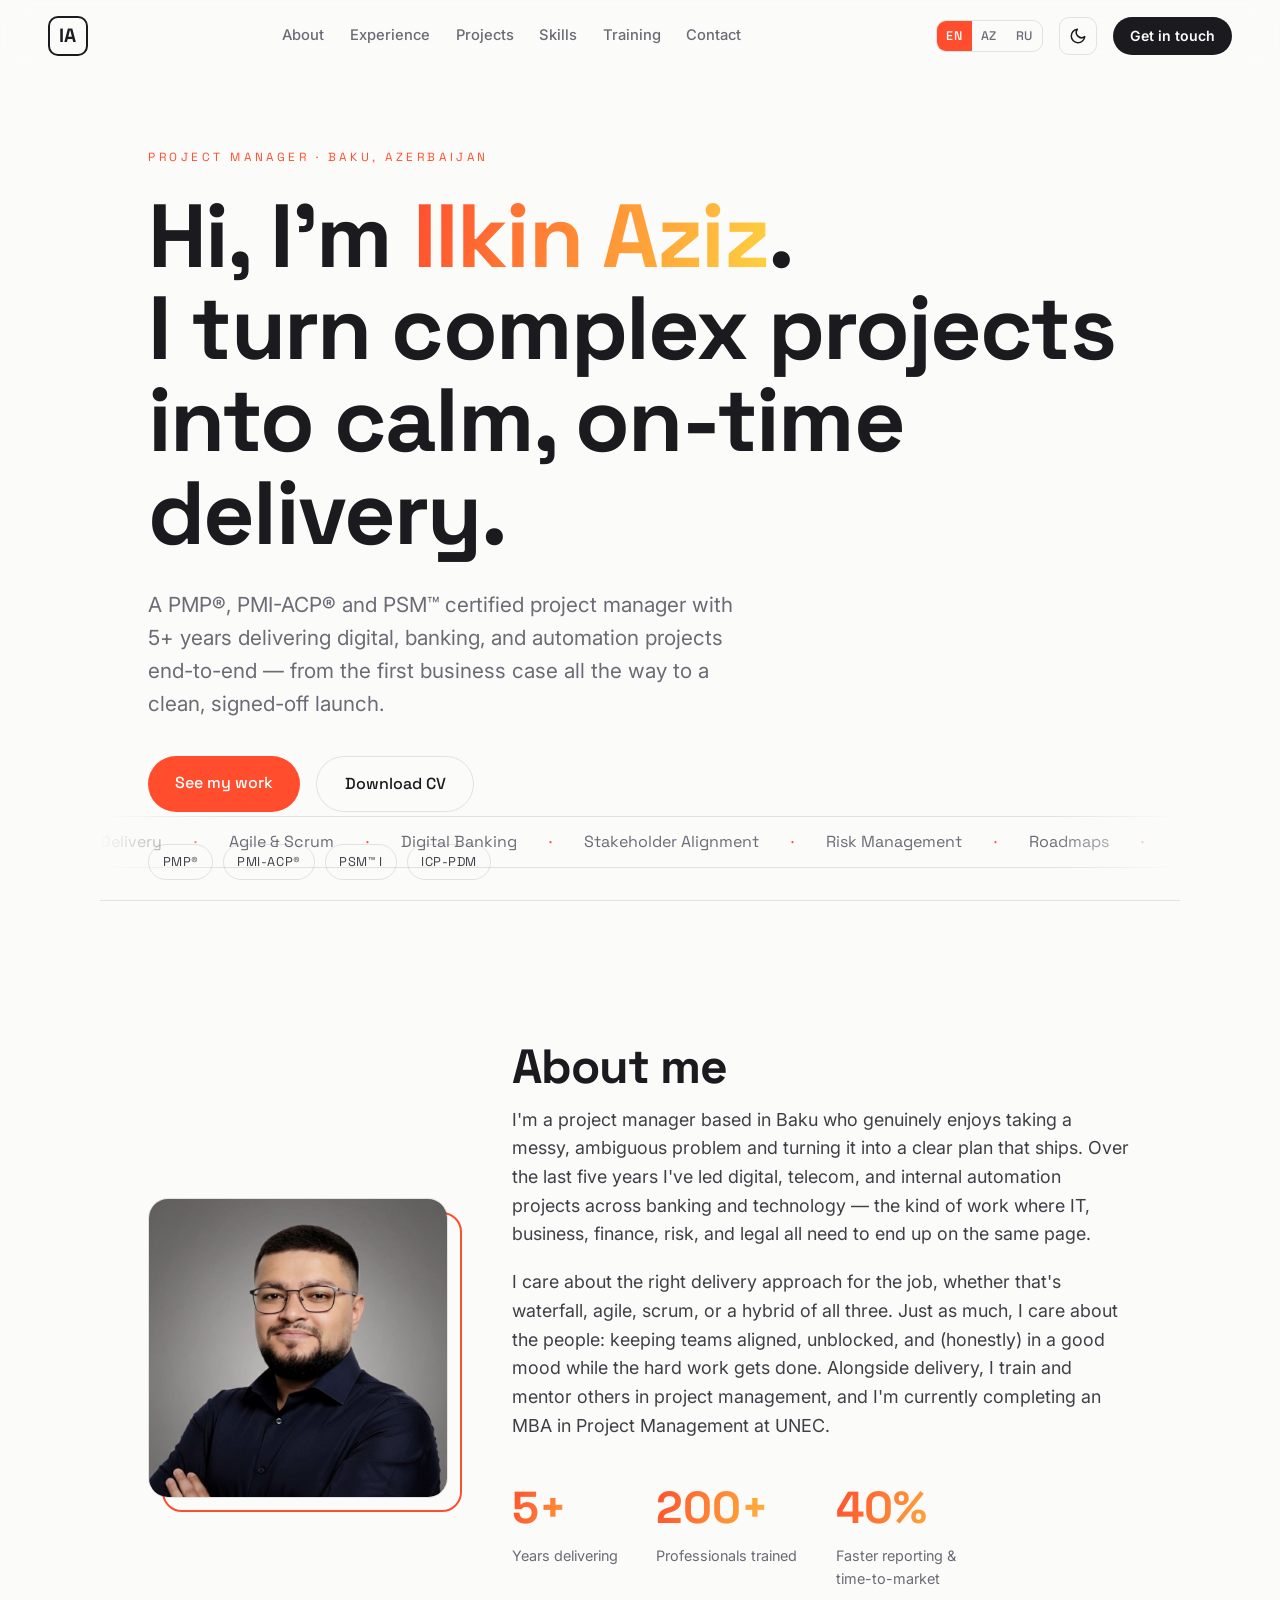
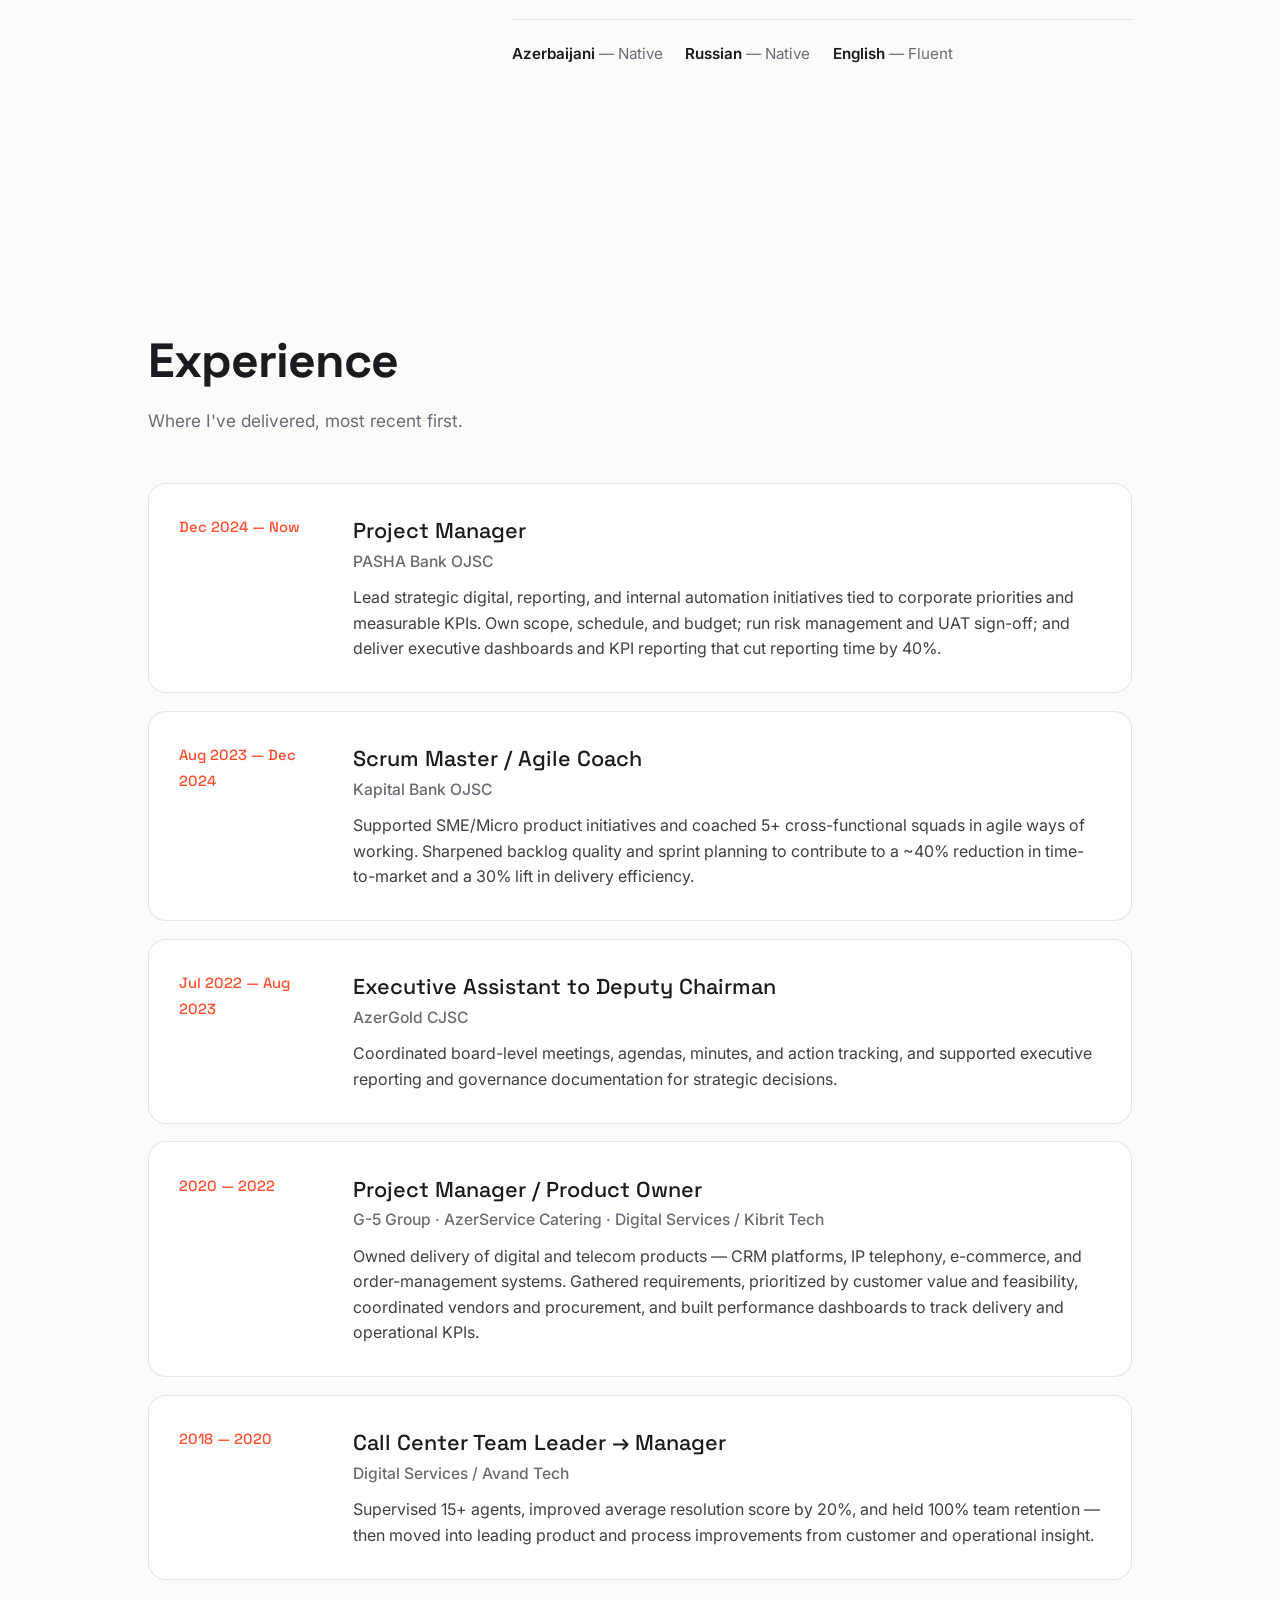
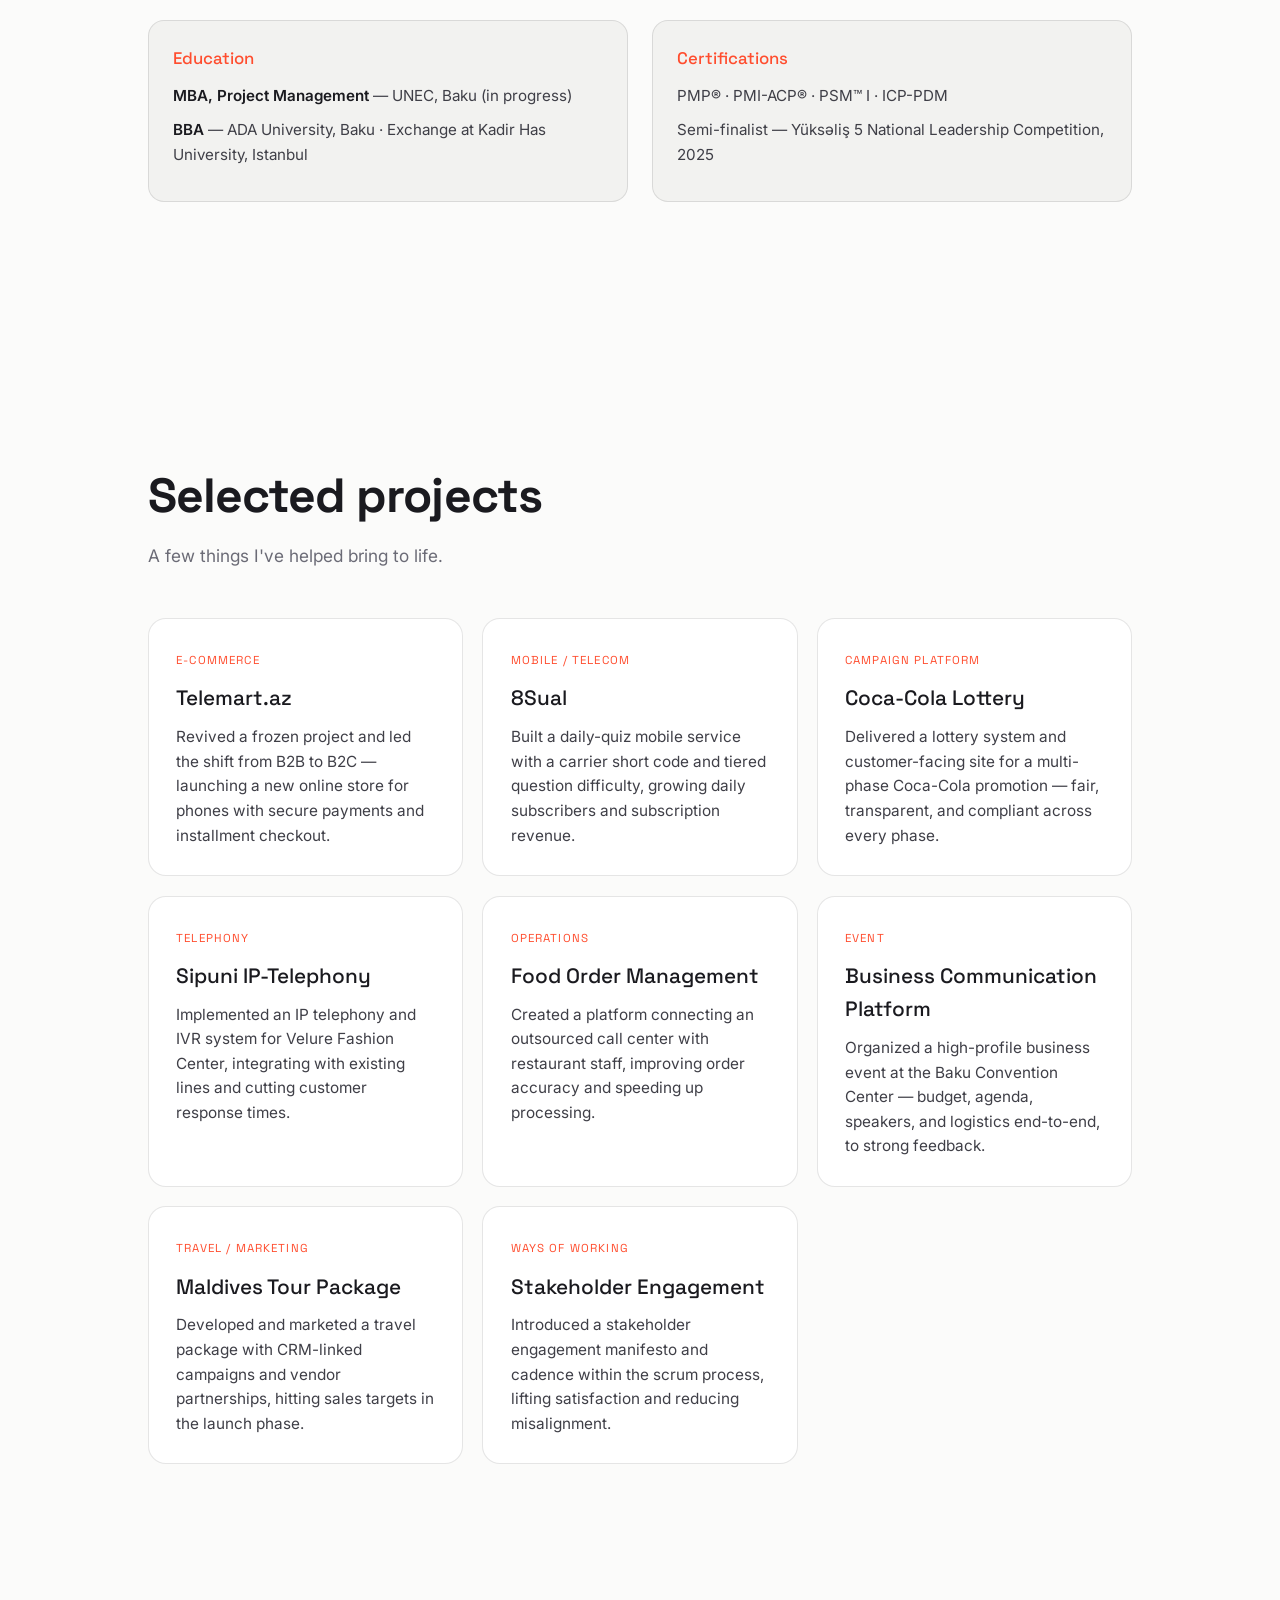
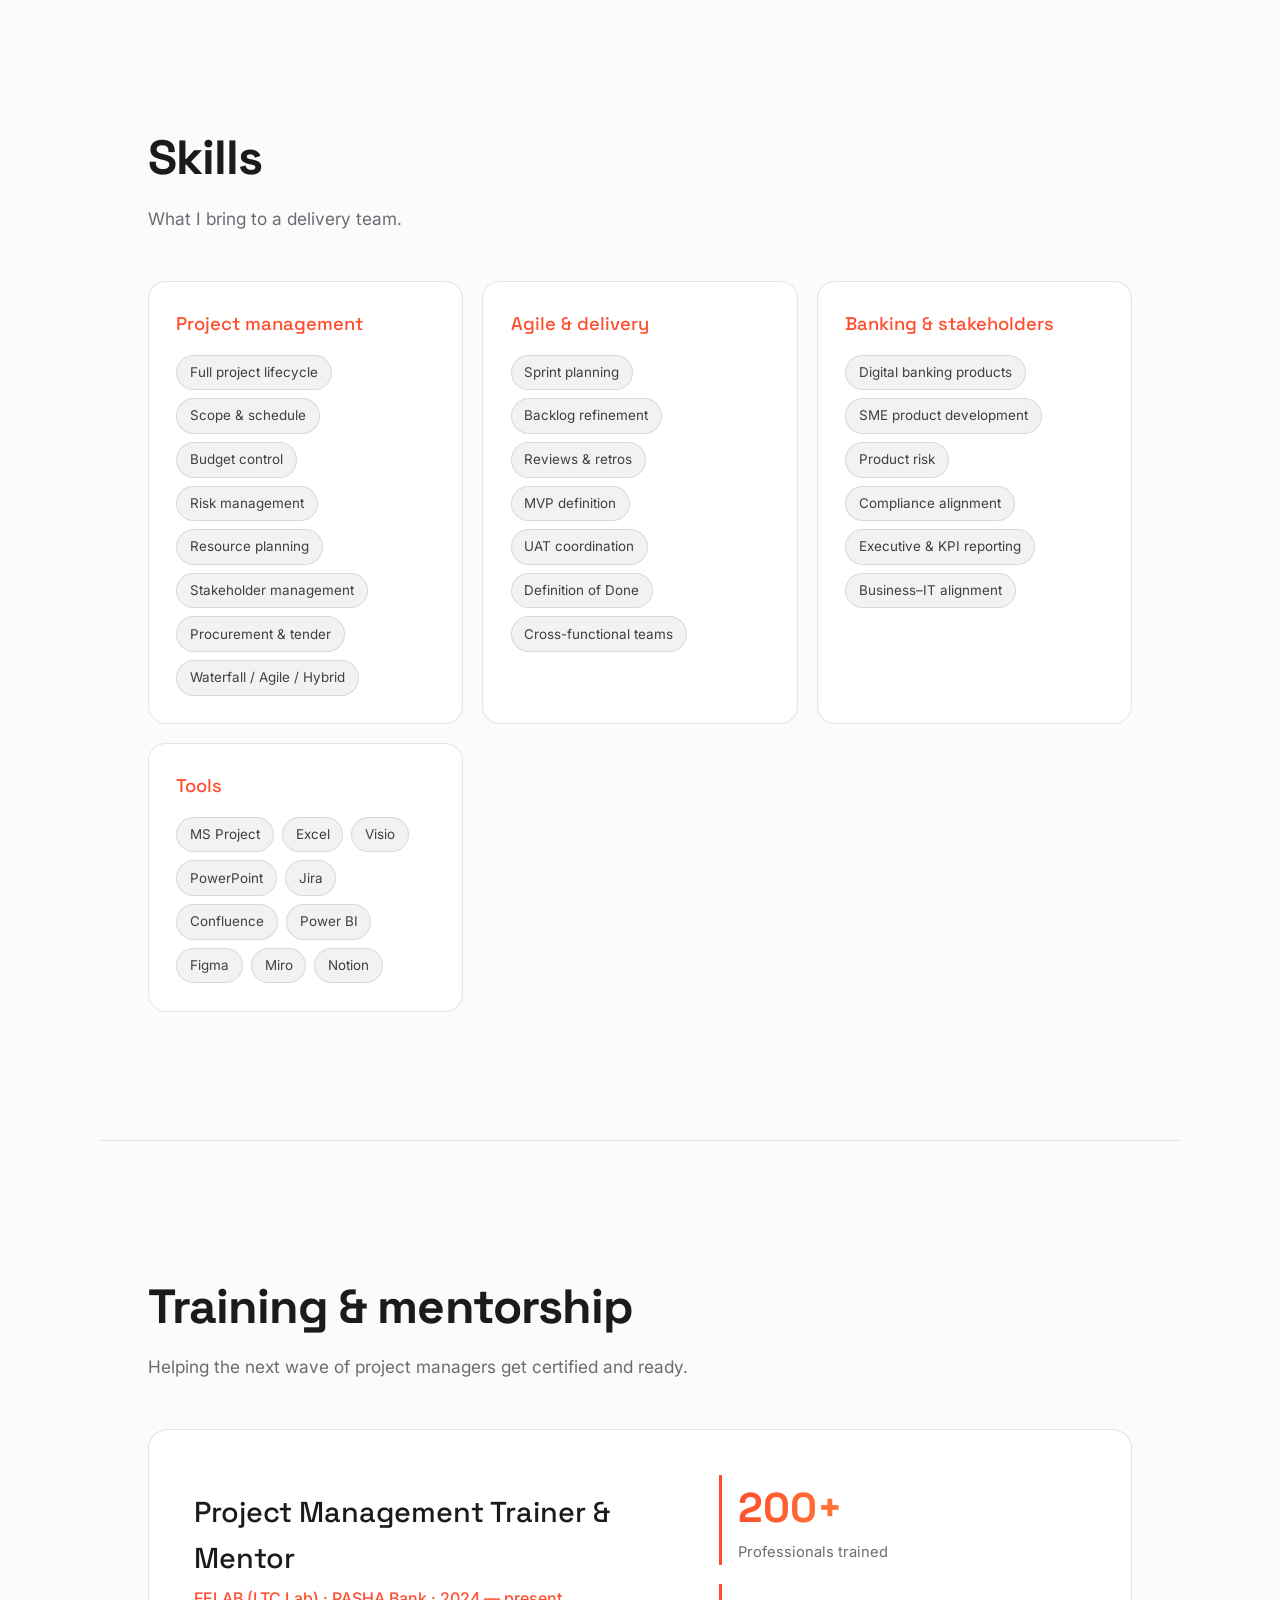
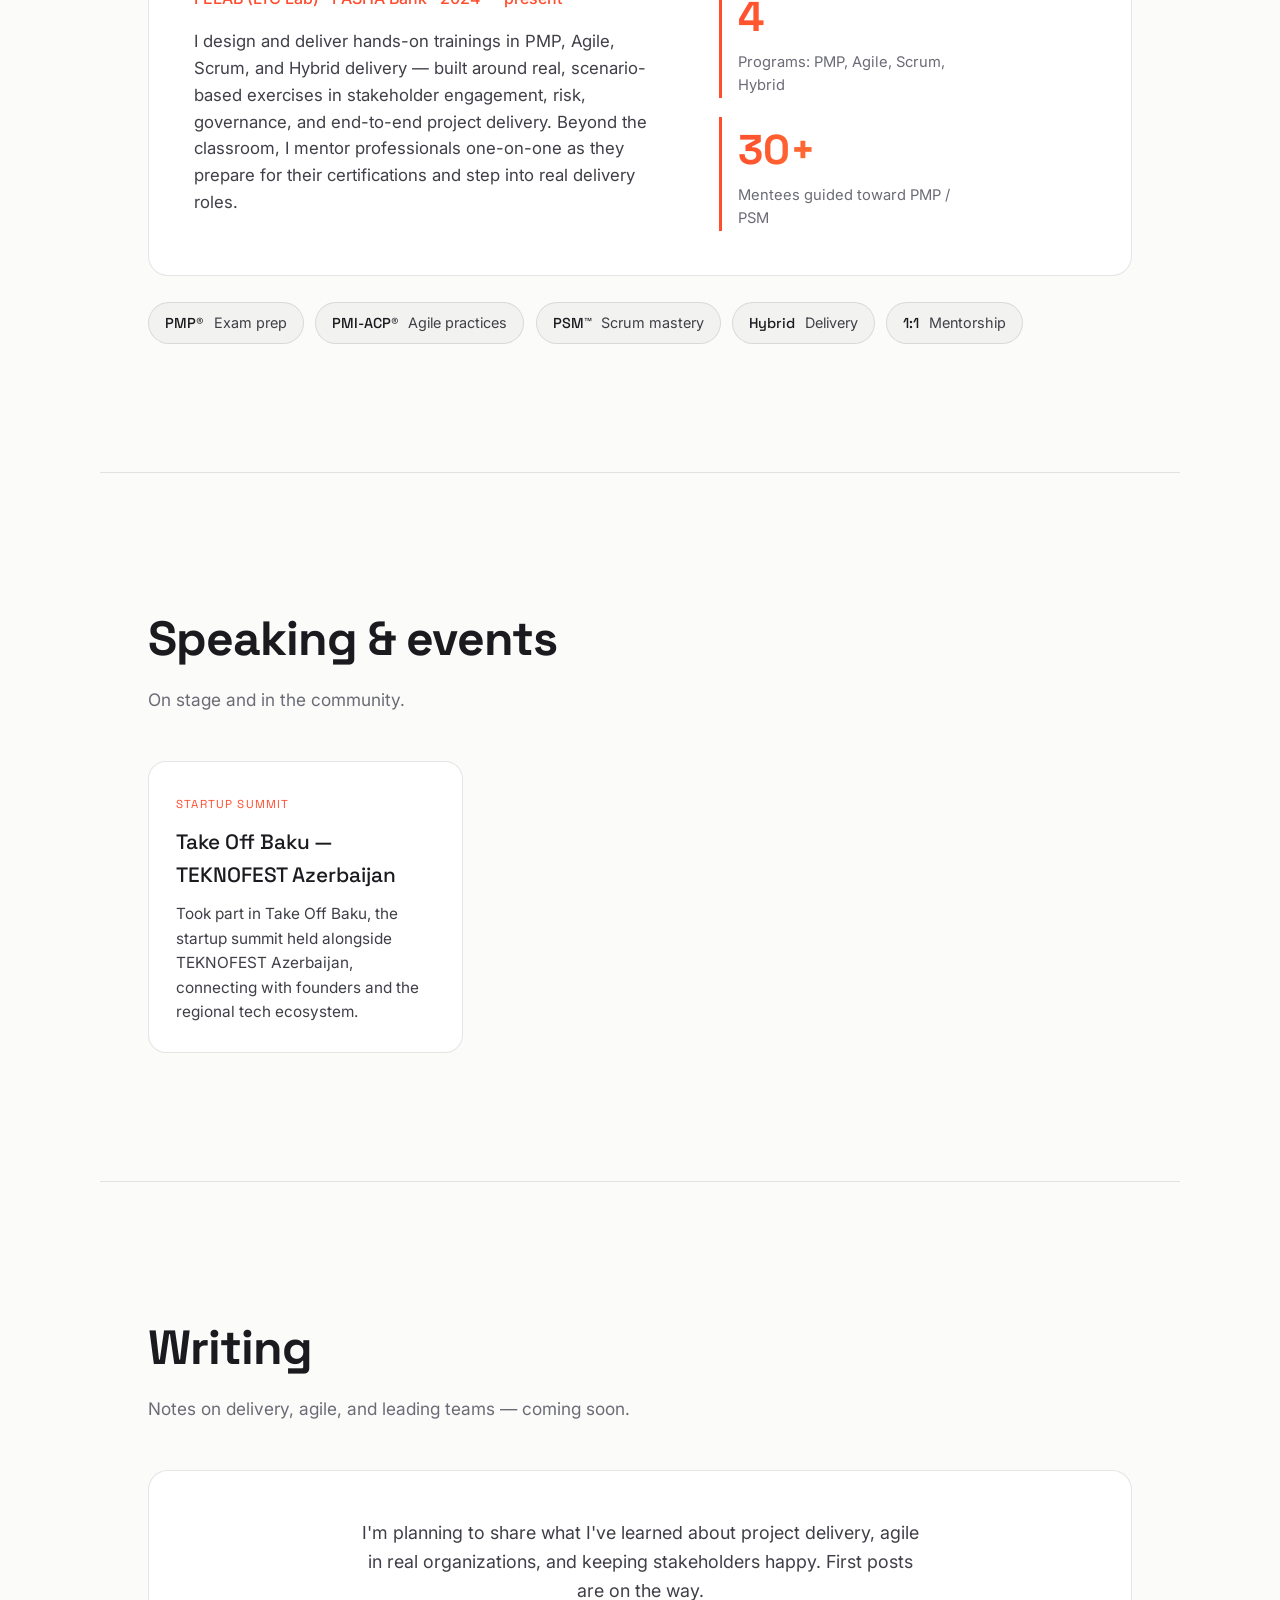
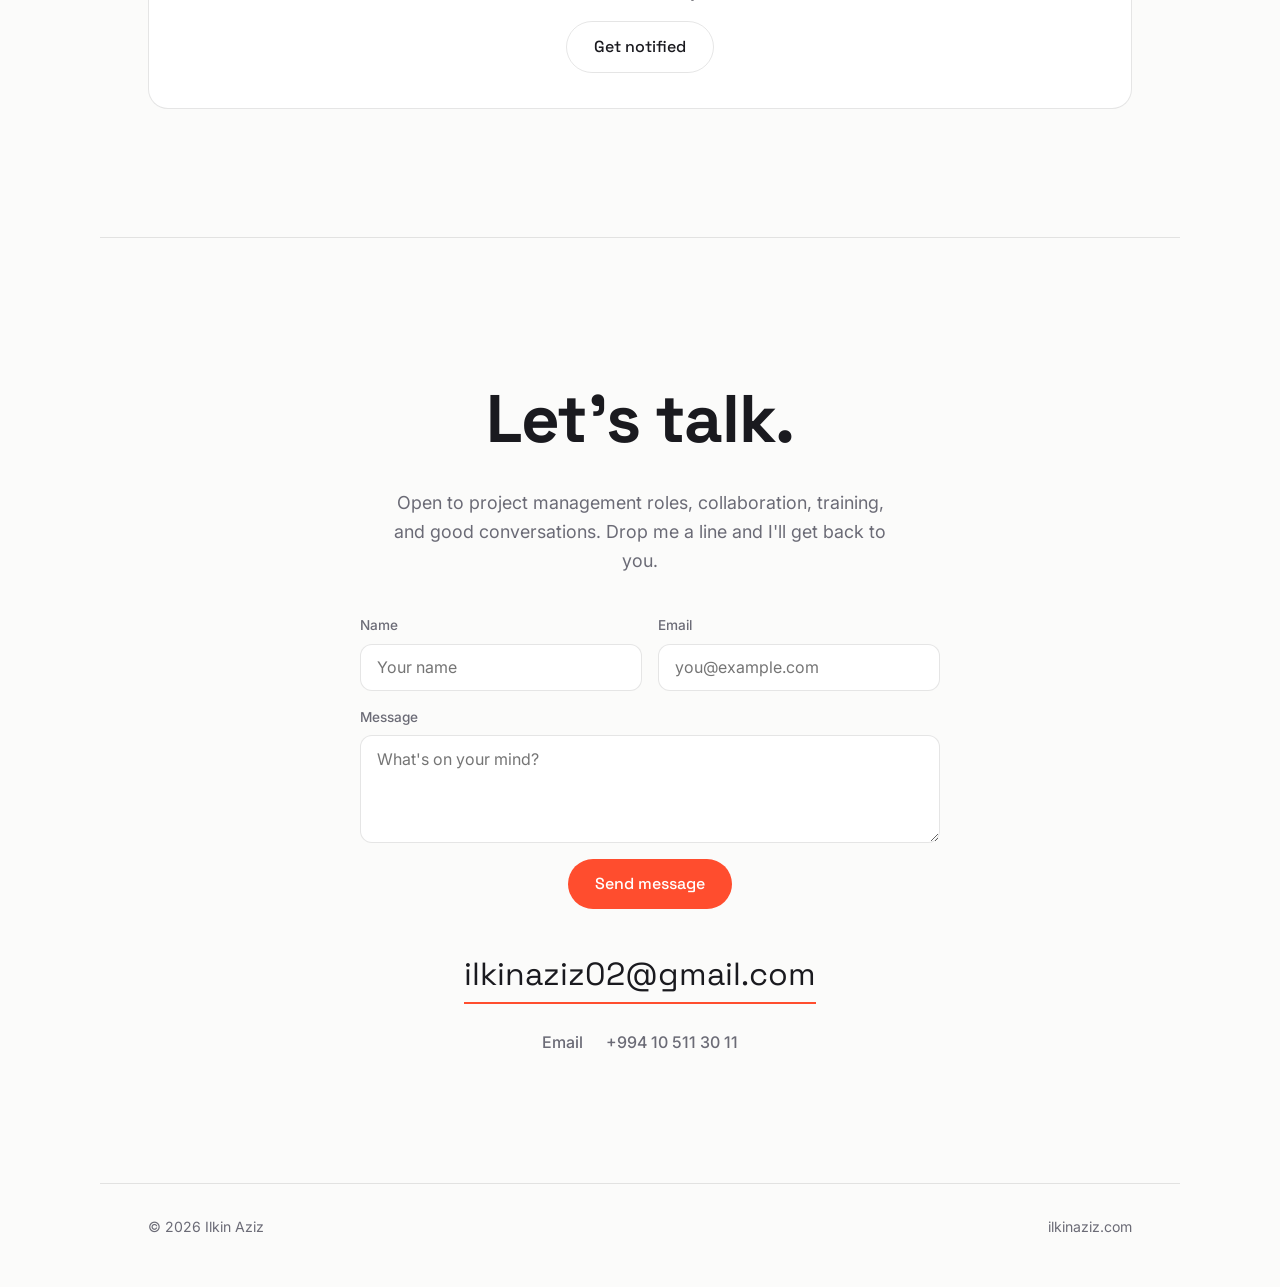
==== ilkinaziz-website/index.html @ a145db6e "Add files via upload" ====
<!DOCTYPE html>
<html lang="en" data-theme="dark">
<head>
  <meta charset="UTF-8" />
  <meta name="viewport" content="width=device-width, initial-scale=1.0" />
  <title>Ilkin Aziz — Project Manager, PMP®</title>
  <meta name="description" content="Ilkin Aziz — PMP, PMI-ACP and PSM certified Project Manager in Baku with 5+ years delivering digital, banking, and automation projects end-to-end." />
  <meta property="og:type" content="website" />
  <meta property="og:title" content="Ilkin Aziz — Project Manager, PMP®" />
  <meta property="og:description" content="PMP, PMI-ACP and PSM certified Project Manager in Baku." />
  <meta property="og:image" content="assets/portrait.jpg" />
  <meta name="twitter:card" content="summary_large_image" />
  <link rel="preconnect" href="https://fonts.googleapis.com" />
  <link rel="preconnect" href="https://fonts.gstatic.com" crossorigin />
  <link href="https://fonts.googleapis.com/css2?family=Space+Grotesk:wght@400;500;700&family=Inter:wght@400;500;600&display=swap" rel="stylesheet" />
  <link rel="stylesheet" href="styles.css" />
</head>
<body>
  <header class="nav" id="nav">
    <a href="#top" class="nav__logo">IA</a>
    <nav class="nav__links">
      <a href="#about" data-i18n="nav.about">About</a>
      <a href="#experience" data-i18n="nav.experience">Experience</a>
      <a href="#projects" data-i18n="nav.projects">Projects</a>
      <a href="#skills" data-i18n="nav.skills">Skills</a>
      <a href="#training" data-i18n="nav.training">Training</a>
      <a href="#contact" data-i18n="nav.contact">Contact</a>
    </nav>
    <div class="nav__right">
      <div class="lang" id="lang" role="group" aria-label="Language">
        <button data-lang="en" class="lang__btn">EN</button>
        <button data-lang="az" class="lang__btn">AZ</button>
        <button data-lang="ru" class="lang__btn">RU</button>
      </div>
      <button class="theme-toggle" id="themeToggle" aria-label="Switch theme">
        <svg class="icon-sun" viewBox="0 0 24 24" width="18" height="18" fill="none" stroke="currentColor" stroke-width="2" stroke-linecap="round"><circle cx="12" cy="12" r="4"/><path d="M12 2v2M12 20v2M2 12h2M20 12h2M5 5l1.5 1.5M17.5 17.5L19 19M19 5l-1.5 1.5M6.5 17.5L5 19"/></svg>
        <svg class="icon-moon" viewBox="0 0 24 24" width="18" height="18" fill="none" stroke="currentColor" stroke-width="2" stroke-linecap="round" stroke-linejoin="round"><path d="M21 12.8A9 9 0 1 1 11.2 3a7 7 0 0 0 9.8 9.8z"/></svg>
      </button>
      <a href="#contact" class="nav__cta" data-i18n="nav.cta">Get in touch</a>
    </div>
    <button class="nav__toggle" id="navToggle" aria-label="Toggle menu"><span></span><span></span></button>
  </header>

  <main id="top">
    <section class="hero reveal" id="hero">
      <p class="hero__eyebrow" data-i18n="hero.eyebrow"></p>
      <h1 class="hero__title" data-i18n-html="hero.title"></h1>
      <p class="hero__lede" data-i18n="hero.lede"></p>
      <div class="hero__actions">
        <a href="#projects" class="btn btn--primary" data-i18n="hero.cta1">See my work</a>
        <a id="cvLink" href="assets/Ilkin-Aziz-CV.pdf" download class="btn btn--ghost" data-i18n="hero.cv">Download CV</a>
      </div>
      <ul class="hero__badges" id="heroBadges"></ul>
      <div class="hero__marquee" aria-hidden="true">
        <div class="hero__track">
          <span>Delivery</span><span>·</span><span>Agile &amp; Scrum</span><span>·</span>
          <span>Digital Banking</span><span>·</span><span>Stakeholder Alignment</span><span>·</span>
          <span>Risk Management</span><span>·</span><span>Roadmaps</span><span>·</span>
          <span>Delivery</span><span>·</span><span>Agile &amp; Scrum</span><span>·</span>
          <span>Digital Banking</span><span>·</span><span>Stakeholder Alignment</span><span>·</span>
          <span>Risk Management</span><span>·</span><span>Roadmaps</span><span>·</span>
        </div>
      </div>
    </section>

    <section class="section section--about" id="about">
      <div class="about">
        <div class="about__photo reveal"><img id="portrait" src="assets/portrait.jpg" alt="Portrait of Ilkin Aziz" loading="lazy" /></div>
        <div class="about__content reveal">
          <h2 class="section__title" data-i18n="about.title"></h2>
          <p class="about__text" data-i18n="about.p1"></p>
          <p class="about__text" data-i18n="about.p2"></p>
          <div class="about__stats">
            <div class="stat"><span class="stat__num">5+</span><span class="stat__label" data-i18n="about.stat1"></span></div>
            <div class="stat"><span class="stat__num">200+</span><span class="stat__label" data-i18n="about.stat2"></span></div>
            <div class="stat"><span class="stat__num">40%</span><span class="stat__label" data-i18n="about.stat3"></span></div>
          </div>
          <div class="langs">
            <span class="langs__item"><strong data-i18n="lang.az"></strong> — <span data-i18n="lang.native"></span></span>
            <span class="langs__item"><strong data-i18n="lang.ru"></strong> — <span data-i18n="lang.native2"></span></span>
            <span class="langs__item"><strong data-i18n="lang.en"></strong> — <span data-i18n="lang.fluent"></span></span>
          </div>
        </div>
      </div>
    </section>

    <section class="section" id="experience">
      <div class="section__head reveal">
        <h2 class="section__title" data-i18n="exp.title"></h2>
        <p class="section__sub" data-i18n="exp.sub"></p>
      </div>
      <ol class="timeline" id="experienceList"></ol>
      <div class="edu edu--two reveal">
        <div class="edu__col">
          <h3 class="edu__title" data-i18n="edu.education"></h3>
          <p class="edu__line" data-i18n-html="edu.mba"></p>
          <p class="edu__line" data-i18n-html="edu.bba"></p>
        </div>
        <div class="edu__col">
          <h3 class="edu__title" data-i18n="edu.certs"></h3>
          <p class="edu__line">PMP® · PMI-ACP® · PSM™ I · ICP-PDM</p>
          <p class="edu__line" data-i18n="edu.award"></p>
        </div>
      </div>
    </section>

    <section class="section section--projects" id="projects">
      <div class="section__head reveal">
        <h2 class="section__title" data-i18n="proj.title"></h2>
        <p class="section__sub" data-i18n="proj.sub"></p>
      </div>
      <div class="grid" id="projectsGrid"></div>
    </section>

    <section class="section section--skills" id="skills">
      <div class="section__head reveal">
        <h2 class="section__title" data-i18n="skills.title"></h2>
        <p class="section__sub" data-i18n="skills.sub"></p>
      </div>
      <div class="grid grid--skills" id="skillsGrid"></div>
    </section>

    <section class="section section--training" id="training">
      <div class="section__head reveal">
        <h2 class="section__title" data-i18n="train.title"></h2>
        <p class="section__sub" data-i18n="train.sub"></p>
      </div>
      <div class="train reveal">
        <div class="train__lead">
          <p class="train__role" data-i18n="train.role"></p>
          <p class="train__org">FELAB (LTC Lab) · PASHA Bank · 2024 — present</p>
          <p class="train__desc" data-i18n="train.desc"></p>
        </div>
        <div class="train__stats">
          <div class="tstat"><span class="tstat__num">200+</span><span class="tstat__label" data-i18n="train.s1"></span></div>
          <div class="tstat"><span class="tstat__num">4</span><span class="tstat__label" data-i18n="train.s2"></span></div>
          <div class="tstat"><span class="tstat__num" id="menteeNum">30+</span><span class="tstat__label" data-i18n="train.s3b">Mentees guided toward PMP / PSM</span></div>
        </div>
      </div>
      <div class="train__badges reveal">
        <span class="tbadge"><strong>PMP®</strong> <span data-i18n="train.b1"></span></span>
        <span class="tbadge"><strong>PMI-ACP®</strong> <span data-i18n="train.b2"></span></span>
        <span class="tbadge"><strong>PSM™</strong> <span data-i18n="train.b3"></span></span>
        <span class="tbadge"><strong>Hybrid</strong> <span data-i18n="train.b4"></span></span>
        <span class="tbadge"><strong>1:1</strong> <span data-i18n="train.b5"></span></span>
      </div>
    </section>

    <section class="section section--speaking" id="speaking">
      <div class="section__head reveal">
        <h2 class="section__title" data-i18n="speak.title"></h2>
        <p class="section__sub" data-i18n="speak.sub"></p>
      </div>
      <div class="grid grid--speaking" id="speakingGrid"></div>
    </section>

    <section class="section section--writing" id="writing">
      <div class="section__head reveal">
        <h2 class="section__title" data-i18n="writing.title"></h2>
        <p class="section__sub" data-i18n="writing.sub"></p>
      </div>
      <div class="writing reveal">
        <p class="writing__lede" data-i18n="writing.lede"></p>
        <a href="#contact" class="btn btn--ghost" data-i18n="writing.cta">Get notified</a>
      </div>
    </section>

    <section class="section section--contact" id="contact">
      <div class="contact reveal">
        <h2 class="contact__title" data-i18n="contact.title"></h2>
        <p class="contact__sub" data-i18n="contact.sub"></p>
        <form class="contact__form" id="contactForm" novalidate>
          <div class="field"><label for="name" data-i18n="contact.name"></label><input type="text" id="name" name="name" data-i18n-ph="contact.name.ph" required /></div>
          <div class="field"><label for="email" data-i18n="contact.email"></label><input type="email" id="email" name="email" placeholder="you@example.com" required /></div>
          <div class="field field--full"><label for="message" data-i18n="contact.message"></label><textarea id="message" name="message" rows="4" data-i18n-ph="contact.message.ph" required></textarea></div>
          <button type="submit" class="btn btn--primary" data-i18n="contact.send"></button>
          <p class="contact__note" id="formNote" hidden></p>
        </form>
        <div class="contact__direct">
          <a class="contact__email" id="emailLink" href="mailto:ilkinaziz02@gmail.com">ilkinaziz02@gmail.com</a>
          <div class="contact__socials">
            <a id="linkedinLink" href="#" target="_blank" rel="noopener">LinkedIn</a>
            <a id="emailLink2" href="mailto:ilkinaziz02@gmail.com" data-i18n="contact.emaillink">Email</a>
            <a id="phoneLink" href="tel:+994105113011">+994 10 511 30 11</a>
          </div>
        </div>
      </div>
    </section>
  </main>

  <footer class="footer">
    <span>© <span id="year"></span> Ilkin Aziz</span>
    <span>ilkinaziz.com</span>
  </footer>

  <script src="site.js"></script>
  <!-- Netlify Identity: sends you to the admin after you accept your invite / log in -->
  <script src="https://identity.netlify.com/v1/netlify-identity-widget.js"></script>
  <script>
    if (window.netlifyIdentity) {
      window.netlifyIdentity.on("init", function (user) {
        if (!user) {
          window.netlifyIdentity.on("login", function () { document.location.href = "/admin.html"; });
        }
      });
    }
  </script>
</body>
</html>
---- ilkinaziz-website/styles.css ----
:root {
  --accent: #ff4d2e;
  --accent-2: #ffd23f;
  --max: 1080px;
  --font-display: "Space Grotesk", system-ui, sans-serif;
  --font-body: "Inter", system-ui, sans-serif;
}

/* ---------- THEMES ---------- */
[data-theme="dark"] {
  --bg: #0c0c10;
  --bg-2: #131319;
  --surface: #17171f;
  --text: #f4f4f6;
  --text-soft: #cfcfd8;
  --muted: #9a9aa8;
  --line: rgba(255, 255, 255, 0.09);
  --nav-bg: rgba(12, 12, 16, 0.72);
}
[data-theme="light"] {
  --bg: #fbfbfa;
  --bg-2: #f2f2f0;
  --surface: #ffffff;
  --text: #1a1a1f;
  --text-soft: #3f3f47;
  --muted: #6b6b76;
  --line: rgba(0, 0, 0, 0.10);
  --nav-bg: rgba(251, 251, 250, 0.78);
}

* { margin: 0; padding: 0; box-sizing: border-box; }
html { scroll-behavior: smooth; }
body {
  background: var(--bg);
  color: var(--text);
  font-family: var(--font-body);
  line-height: 1.6;
  -webkit-font-smoothing: antialiased;
  overflow-x: hidden;
  transition: background .4s, color .4s;
}
::selection { background: var(--accent); color: #fff; }
a { color: inherit; text-decoration: none; }
img { max-width: 100%; display: block; }

/* ---------- NAV ---------- */
.nav {
  position: fixed; top: 0; left: 0; right: 0; z-index: 50;
  display: flex; align-items: center; justify-content: space-between;
  padding: 1rem clamp(1.2rem, 5vw, 3rem);
  background: var(--nav-bg);
  backdrop-filter: blur(12px);
  border-bottom: 1px solid transparent;
  transition: border-color .3s, background .3s;
}
.nav.scrolled { border-color: var(--line); }
.nav__logo {
  font-family: var(--font-display); font-weight: 700; font-size: 1.2rem;
  letter-spacing: .04em; border: 2px solid var(--text);
  width: 40px; height: 40px; display: grid; place-items: center;
  border-radius: 10px; transition: transform .25s, background .25s, color .25s, border-color .25s;
}
.nav__logo:hover { background: var(--accent); border-color: var(--accent); color: #fff; transform: rotate(-6deg); }
.nav__links { display: flex; gap: 1.6rem; }
.nav__links a { font-weight: 500; font-size: .92rem; color: var(--muted); position: relative; transition: color .2s; }
.nav__links a::after { content: ""; position: absolute; left: 0; bottom: -6px; width: 0; height: 2px; background: var(--accent); transition: width .25s; }
.nav__links a:hover { color: var(--text); }
.nav__links a:hover::after { width: 100%; }
.nav__right { display: flex; align-items: center; gap: 1rem; }
.lang { display: flex; border: 1px solid var(--line); border-radius: 10px; overflow: hidden; }
.lang__btn {
  font-family: var(--font-display); font-size: .78rem; font-weight: 500; letter-spacing: .03em;
  background: none; border: 0; color: var(--muted); padding: .45rem .6rem; cursor: pointer;
  transition: background .2s, color .2s;
}
.lang__btn:hover { color: var(--text); }
.lang__btn.active { background: var(--accent); color: #fff; }
.theme-toggle {
  background: none; border: 1px solid var(--line); color: var(--text);
  width: 38px; height: 38px; border-radius: 10px; cursor: pointer;
  display: grid; place-items: center; transition: border-color .2s, transform .2s;
}
.theme-toggle:hover { border-color: var(--text); transform: translateY(-2px); }
[data-theme="dark"] .icon-sun { display: block; }
[data-theme="dark"] .icon-moon { display: none; }
[data-theme="light"] .icon-sun { display: none; }
[data-theme="light"] .icon-moon { display: block; }
.nav__cta {
  font-weight: 600; font-size: .88rem; padding: .5rem 1.05rem; border-radius: 999px;
  background: var(--text); color: var(--bg); transition: transform .2s, background .2s, color .2s;
}
.nav__cta:hover { transform: translateY(-2px); background: var(--accent); color: #fff; }
.nav__toggle { display: none; background: none; border: 0; flex-direction: column; gap: 5px; cursor: pointer; }
.nav__toggle span { width: 26px; height: 2px; background: var(--text); transition: .3s; }

/* ---------- HERO ---------- */
.hero {
  min-height: 100vh; display: flex; flex-direction: column; justify-content: center;
  padding: 8rem clamp(1.2rem, 5vw, 3rem) 0; max-width: var(--max); margin: 0 auto; position: relative;
}
.hero__eyebrow {
  font-family: var(--font-display); text-transform: uppercase; letter-spacing: .3em;
  font-size: .74rem; color: var(--accent); margin-bottom: 1.4rem;
}
.hero__title { font-family: var(--font-display); font-weight: 700; font-size: clamp(2.4rem, 7.5vw, 5.6rem); line-height: 1.03; letter-spacing: -.02em; }
.hl { background: linear-gradient(105deg, var(--accent), var(--accent-2)); -webkit-background-clip: text; background-clip: text; color: transparent; }
.hero__lede { max-width: 46ch; color: var(--muted); font-size: clamp(1.05rem, 2vw, 1.3rem); margin: 1.8rem 0 2.2rem; }
.hero__actions { display: flex; gap: 1rem; flex-wrap: wrap; }
.btn { font-family: var(--font-display); font-weight: 500; padding: .9rem 1.7rem; border-radius: 999px; font-size: 1rem; cursor: pointer; border: 0; transition: transform .2s, background .2s, color .2s, border-color .2s; }
.btn--primary { background: var(--accent); color: #fff; }
.btn--primary:hover { transform: translateY(-3px); background: #ff6647; }
.btn--ghost { border: 1.5px solid var(--line); color: var(--text); background: none; }
.btn--ghost:hover { border-color: var(--text); transform: translateY(-3px); }
.hero__badges { list-style: none; display: flex; flex-wrap: wrap; gap: .6rem; margin-top: 2rem; }
.hero__badges li {
  font-family: var(--font-display); font-size: .8rem; letter-spacing: .04em;
  padding: .4rem .85rem; border-radius: 999px; border: 1px solid var(--line); color: var(--text-soft);
}
.hero__marquee {
  position: absolute; bottom: 2rem; left: 0; right: 0; overflow: hidden;
  border-top: 1px solid var(--line); border-bottom: 1px solid var(--line); padding: .75rem 0;
  -webkit-mask-image: linear-gradient(90deg, transparent, #000 12%, #000 88%, transparent);
  mask-image: linear-gradient(90deg, transparent, #000 12%, #000 88%, transparent);
}
.hero__track { display: flex; gap: 2rem; white-space: nowrap; font-family: var(--font-display); font-size: 1rem; color: var(--muted); animation: scroll 28s linear infinite; }
.hero__track span:nth-child(even) { color: var(--accent); }
@keyframes scroll { to { transform: translateX(-50%); } }

/* ---------- SECTIONS ---------- */
.section { max-width: var(--max); margin: 0 auto; padding: clamp(4.5rem, 11vw, 8rem) clamp(1.2rem, 5vw, 3rem); }
.section__head { margin-bottom: 3rem; }
.section__title { font-family: var(--font-display); font-weight: 700; font-size: clamp(1.9rem, 5vw, 3rem); letter-spacing: -.02em; }
.section__sub { color: var(--muted); margin-top: .5rem; font-size: 1.08rem; }

/* ---------- ABOUT ---------- */
.section--about { border-top: 1px solid var(--line); }
.about { display: grid; grid-template-columns: 300px 1fr; gap: clamp(2rem, 5vw, 4rem); align-items: center; }
.about__photo { position: relative; }
.about__photo img { width: 100%; border-radius: 20px; border: 1px solid var(--line); aspect-ratio: 1; object-fit: cover; }
.about__photo::after { content: ""; position: absolute; inset: 14px -14px -14px 14px; border-radius: 20px; border: 2px solid var(--accent); z-index: -1; }
.about__text { max-width: 62ch; font-size: 1.12rem; color: var(--text-soft); margin-bottom: 1.2rem; }
.about__stats { display: flex; gap: 2.4rem; flex-wrap: wrap; margin-top: 2rem; }
.stat { display: flex; flex-direction: column; }
.stat__num { font-family: var(--font-display); font-weight: 700; font-size: clamp(1.8rem, 5vw, 2.8rem); background: linear-gradient(105deg, var(--accent), var(--accent-2)); -webkit-background-clip: text; background-clip: text; color: transparent; }
.stat__label { color: var(--muted); font-size: .9rem; max-width: 16ch; }
.langs { display: flex; flex-wrap: wrap; gap: 1.4rem; margin-top: 1.8rem; padding-top: 1.4rem; border-top: 1px solid var(--line); }
.langs__item { font-size: .95rem; color: var(--muted); }
.langs__item strong { color: var(--text); font-weight: 600; }

/* ---------- TIMELINE ---------- */
.timeline { list-style: none; display: flex; flex-direction: column; gap: 1.1rem; }
.timeline__item { display: grid; grid-template-columns: 150px 1fr; gap: 1.5rem; background: var(--surface); border: 1px solid var(--line); border-radius: 18px; padding: 1.9rem; transition: transform .3s, border-color .3s; }
.timeline__item:hover { transform: translateY(-4px); border-color: rgba(255,77,46,.5); }
.timeline__years { font-family: var(--font-display); font-weight: 500; color: var(--accent); font-size: .92rem; }
.timeline__body h3 { font-family: var(--font-display); font-size: 1.35rem; font-weight: 500; }
.timeline__org { color: var(--muted); font-weight: 500; margin-bottom: .7rem; font-size: .98rem; }
.timeline__desc { color: var(--text-soft); }
.tags { list-style: none; display: flex; flex-wrap: wrap; gap: .5rem; margin-top: 1rem; }
.tags li { font-size: .8rem; padding: .32rem .75rem; border-radius: 999px; border: 1px solid var(--line); color: var(--muted); }

/* ---------- EDUCATION STRIP ---------- */
.edu { display: grid; grid-template-columns: repeat(3, 1fr); gap: 1.5rem; margin-top: 2.5rem; }
.edu--two { grid-template-columns: repeat(2, 1fr); }
.edu__col { background: var(--bg-2); border: 1px solid var(--line); border-radius: 16px; padding: 1.5rem; }
.edu__title { font-family: var(--font-display); font-size: 1.05rem; font-weight: 500; color: var(--accent); margin-bottom: .8rem; }
.edu__line { color: var(--text-soft); font-size: .95rem; margin-bottom: .6rem; }
.edu__line strong { color: var(--text); font-weight: 600; }

/* ---------- CARDS / GRID ---------- */
.grid { display: grid; grid-template-columns: repeat(auto-fill, minmax(250px, 1fr)); gap: 1.2rem; }
.card { background: var(--surface); border: 1px solid var(--line); border-radius: 18px; padding: 1.7rem; transition: transform .3s, border-color .3s; }
.card:hover { transform: translateY(-5px); border-color: rgba(255,77,46,.5); }
.card__tag { display: inline-block; font-family: var(--font-display); font-size: .72rem; text-transform: uppercase; letter-spacing: .1em; color: var(--accent); margin-bottom: .8rem; }
.card h3 { font-family: var(--font-display); font-size: 1.3rem; font-weight: 500; margin-bottom: .6rem; }
.card p { color: var(--text-soft); font-size: .96rem; }
.card__link { display: inline-block; margin-top: 1rem; color: var(--accent); font-family: var(--font-display); font-weight: 500; font-size: .92rem; }
.card__link:hover { text-decoration: underline; }
.card--ghost { border-style: dashed; background: transparent; }
.grid--speaking { grid-template-columns: repeat(auto-fill, minmax(280px, 1fr)); }
.section--speaking { border-top: 1px solid var(--line); }

/* ---------- SKILLS ---------- */
.grid--skills { grid-template-columns: repeat(auto-fill, minmax(280px, 1fr)); }
.skillset { background: var(--surface); border: 1px solid var(--line); border-radius: 18px; padding: 1.7rem; transition: transform .3s, border-color .3s; }
.skillset:hover { transform: translateY(-4px); border-color: rgba(255,77,46,.5); }
.skillset h3 { font-family: var(--font-display); font-size: 1.15rem; font-weight: 500; color: var(--accent); margin-bottom: 1rem; }
.chips { list-style: none; display: flex; flex-wrap: wrap; gap: .5rem; }
.chips li { font-size: .84rem; padding: .38rem .8rem; border-radius: 999px; border: 1px solid var(--line); color: var(--text-soft); background: var(--bg-2); }

/* ---------- QUOTES ---------- */
.grid--quotes { grid-template-columns: repeat(auto-fill, minmax(280px, 1fr)); }
.quote { background: var(--bg-2); border: 1px solid var(--line); border-left: 3px solid var(--accent); border-radius: 0 16px 16px 0; padding: 1.6rem; }
.quote p { color: var(--text-soft); font-size: 1.02rem; margin-bottom: 1.1rem; }
.quote p em { color: var(--muted); }
.quote footer { display: flex; flex-direction: column; }
.quote__name { font-family: var(--font-display); font-weight: 500; }
.quote__role { color: var(--muted); font-size: .88rem; }

/* ---------- TRAINING ---------- */
.section--training { border-top: 1px solid var(--line); }
.train { display: grid; grid-template-columns: 1.3fr 1fr; gap: clamp(1.5rem, 4vw, 3rem); align-items: center; background: var(--surface); border: 1px solid var(--line); border-radius: 20px; padding: clamp(1.8rem, 4vw, 2.8rem); }
.train__role { font-family: var(--font-display); font-size: clamp(1.3rem, 3vw, 1.8rem); font-weight: 500; }
.train__org { color: var(--accent); font-weight: 500; margin: .3rem 0 1rem; }
.train__desc { color: var(--text-soft); font-size: 1.05rem; }
.train__stats { display: grid; gap: 1.2rem; }
.tstat { display: flex; flex-direction: column; border-left: 3px solid var(--accent); padding-left: 1rem; }
.tstat__num { font-family: var(--font-display); font-weight: 700; font-size: clamp(1.8rem, 5vw, 2.6rem); background: linear-gradient(105deg, var(--accent), var(--accent-2)); -webkit-background-clip: text; background-clip: text; color: transparent; }
.tstat__label { color: var(--muted); font-size: .92rem; max-width: 24ch; }
.train__badges { display: flex; flex-wrap: wrap; gap: .7rem; margin-top: 1.6rem; }
.tbadge { font-size: .9rem; color: var(--text-soft); padding: .5rem 1rem; border-radius: 999px; border: 1px solid var(--line); background: var(--bg-2); }
.tbadge strong { font-family: var(--font-display); color: var(--text); font-weight: 500; margin-right: .35rem; }
.train__foot { color: var(--muted); font-size: .85rem; margin-top: 1rem; }
.train__foot em { color: var(--muted); }

/* ---------- WRITING ---------- */
.section--writing { border-top: 1px solid var(--line); }
.writing { background: var(--surface); border: 1px solid var(--line); border-radius: 20px; padding: clamp(1.8rem, 4vw, 3rem); text-align: center; }
.writing__lede { max-width: 52ch; margin: 0 auto 1.8rem; color: var(--text-soft); font-size: 1.12rem; }

/* ---------- CONTACT ---------- */
.section--contact { text-align: center; border-top: 1px solid var(--line); }
.contact__title { font-family: var(--font-display); font-weight: 700; font-size: clamp(2.2rem, 7vw, 4.2rem); letter-spacing: -.02em; }
.contact__sub { color: var(--muted); font-size: 1.12rem; margin: 1rem auto 2.5rem; max-width: 46ch; }
.contact__form { max-width: 560px; margin: 0 auto 2.5rem; display: grid; grid-template-columns: 1fr 1fr; gap: 1rem; text-align: left; }
.field { display: flex; flex-direction: column; gap: .4rem; }
.field--full { grid-column: 1 / -1; }
.field label { font-size: .85rem; color: var(--muted); font-weight: 500; }
.field input, .field textarea {
  font-family: var(--font-body); font-size: 1rem; color: var(--text);
  background: var(--surface); border: 1px solid var(--line); border-radius: 12px; padding: .8rem 1rem; resize: vertical; transition: border-color .2s;
}
.field input:focus, .field textarea:focus { outline: none; border-color: var(--accent); }
.contact__form .btn { grid-column: 1 / -1; justify-self: center; }
.contact__note { grid-column: 1 / -1; text-align: center; color: var(--accent); font-size: .95rem; }
.contact__email { display: inline-block; font-family: var(--font-display); font-size: clamp(1.2rem, 3.5vw, 2rem); border-bottom: 2px solid var(--accent); padding-bottom: .15rem; transition: color .25s; }
.contact__email:hover { color: var(--accent); }
.contact__socials { display: flex; gap: 1.4rem; justify-content: center; margin-top: 1.6rem; flex-wrap: wrap; }
.contact__socials a { color: var(--muted); font-weight: 500; transition: color .2s, transform .2s; }
.contact__socials a:hover { color: var(--text); transform: translateY(-2px); }

/* ---------- FOOTER ---------- */
.footer { max-width: var(--max); margin: 0 auto; padding: 2rem clamp(1.2rem, 5vw, 3rem) 3rem; display: flex; justify-content: space-between; color: var(--muted); font-size: .88rem; border-top: 1px solid var(--line); }

/* ---------- REVEAL ---------- */
.reveal { opacity: 0; transform: translateY(26px); transition: opacity .7s ease, transform .7s ease; }
.reveal.in { opacity: 1; transform: none; }

/* ---------- RESPONSIVE ---------- */
@media (max-width: 820px) {
  .about { grid-template-columns: 1fr; }
  .about__photo { max-width: 260px; }
  .about__photo::after { display: none; }
  .edu, .edu--two { grid-template-columns: 1fr; }
  .train { grid-template-columns: 1fr; }
}
@media (max-width: 720px) {
  .nav__links, .nav__cta { display: none; }
  .nav__toggle { display: flex; }
  .nav.open .nav__links { display: flex; flex-direction: column; gap: 1.3rem; position: absolute; top: 100%; left: 0; right: 0; background: var(--bg-2); padding: 1.8rem; border-bottom: 1px solid var(--line); }
  .timeline__item { grid-template-columns: 1fr; gap: .5rem; }
  .contact__form { grid-template-columns: 1fr; }
  .footer { flex-direction: column; gap: .4rem; }
}
@media (prefers-reduced-motion: reduce) {
  .hero__track { animation: none; }
  .reveal { opacity: 1; transform: none; transition: none; }
  html { scroll-behavior: auto; }
}
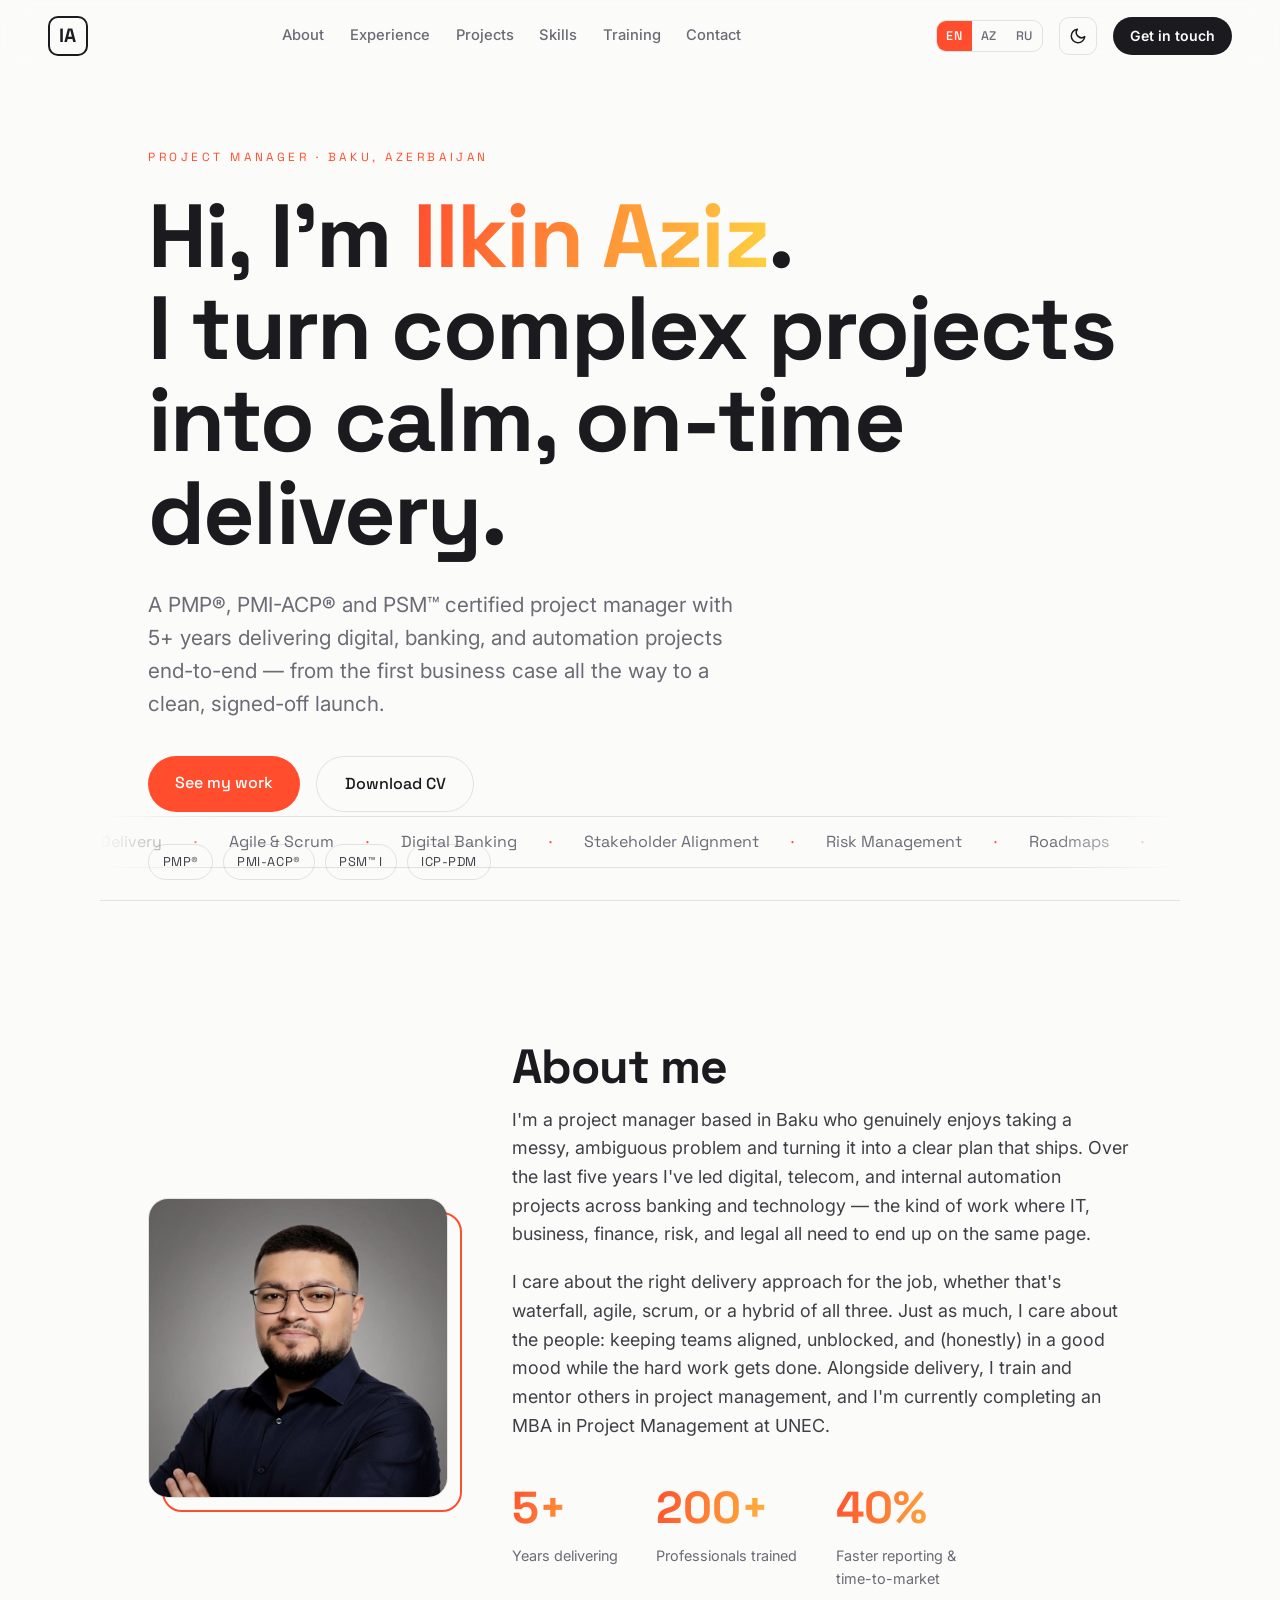
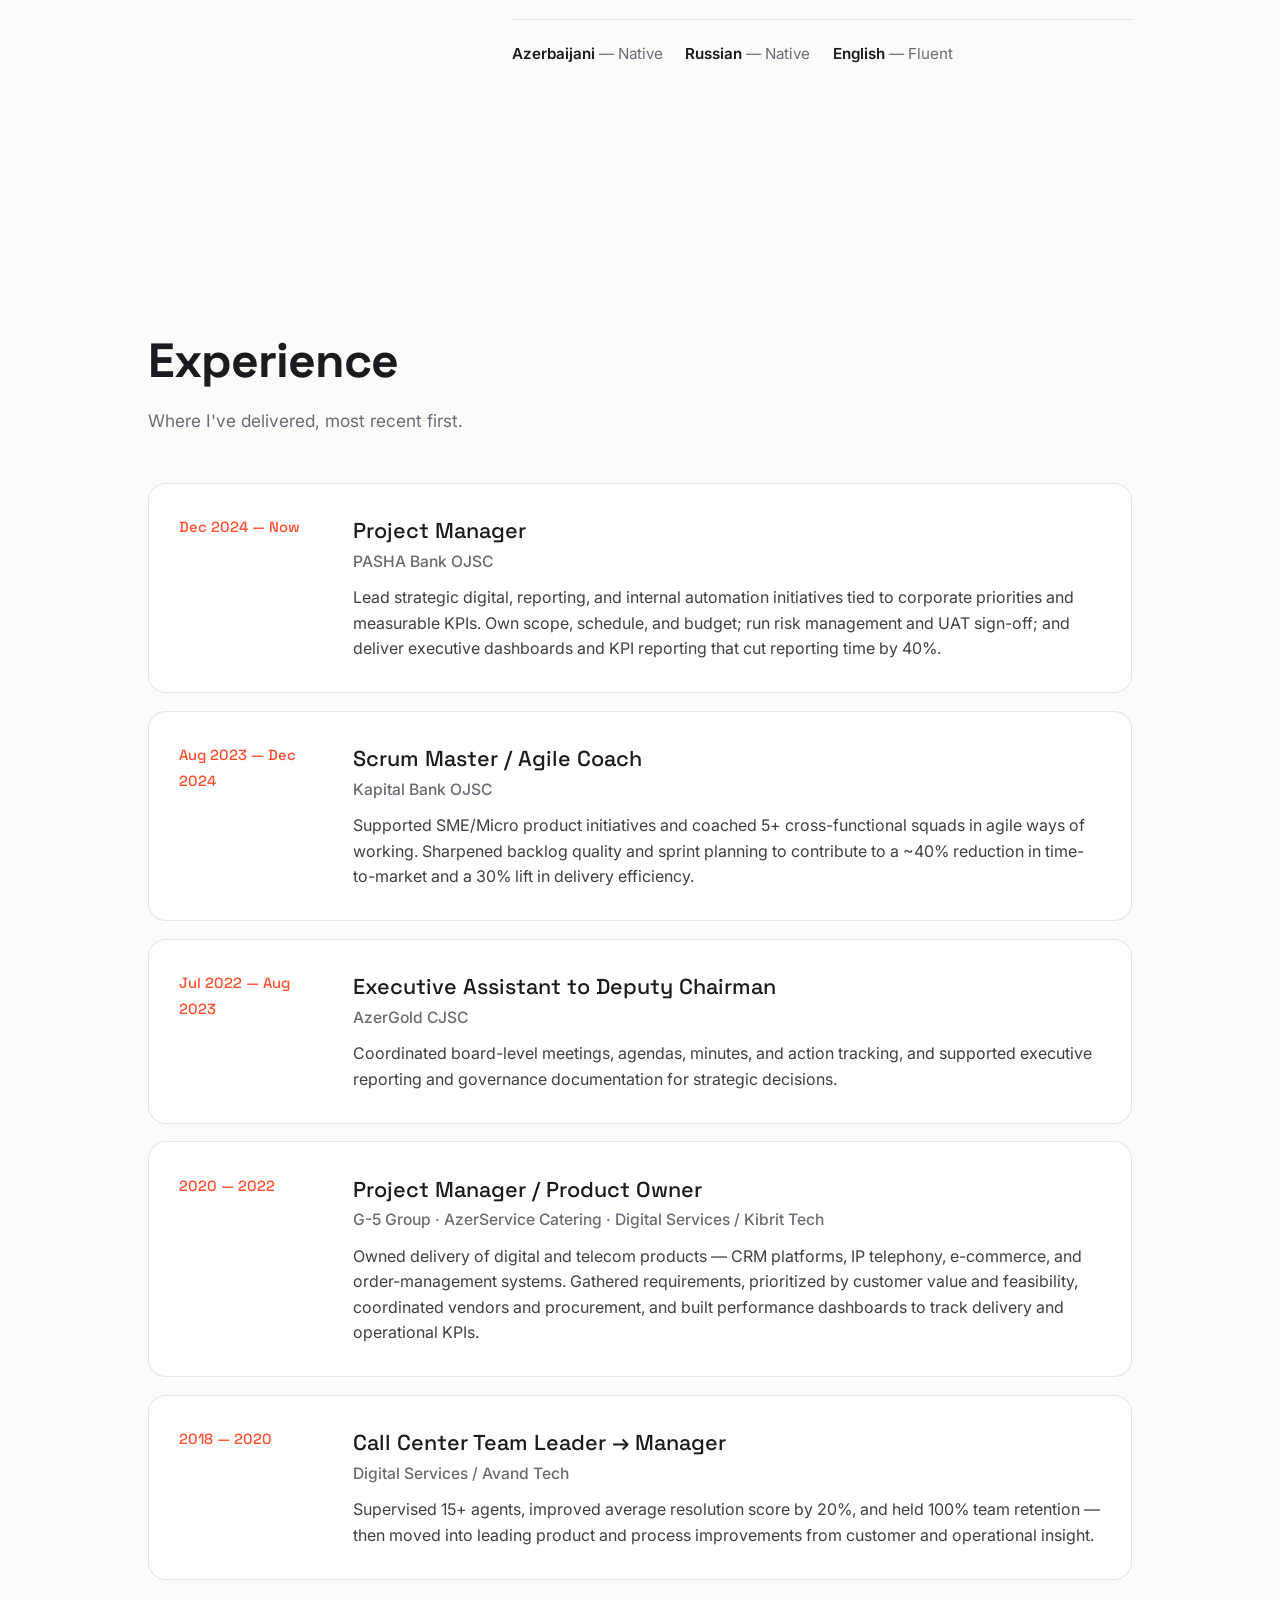
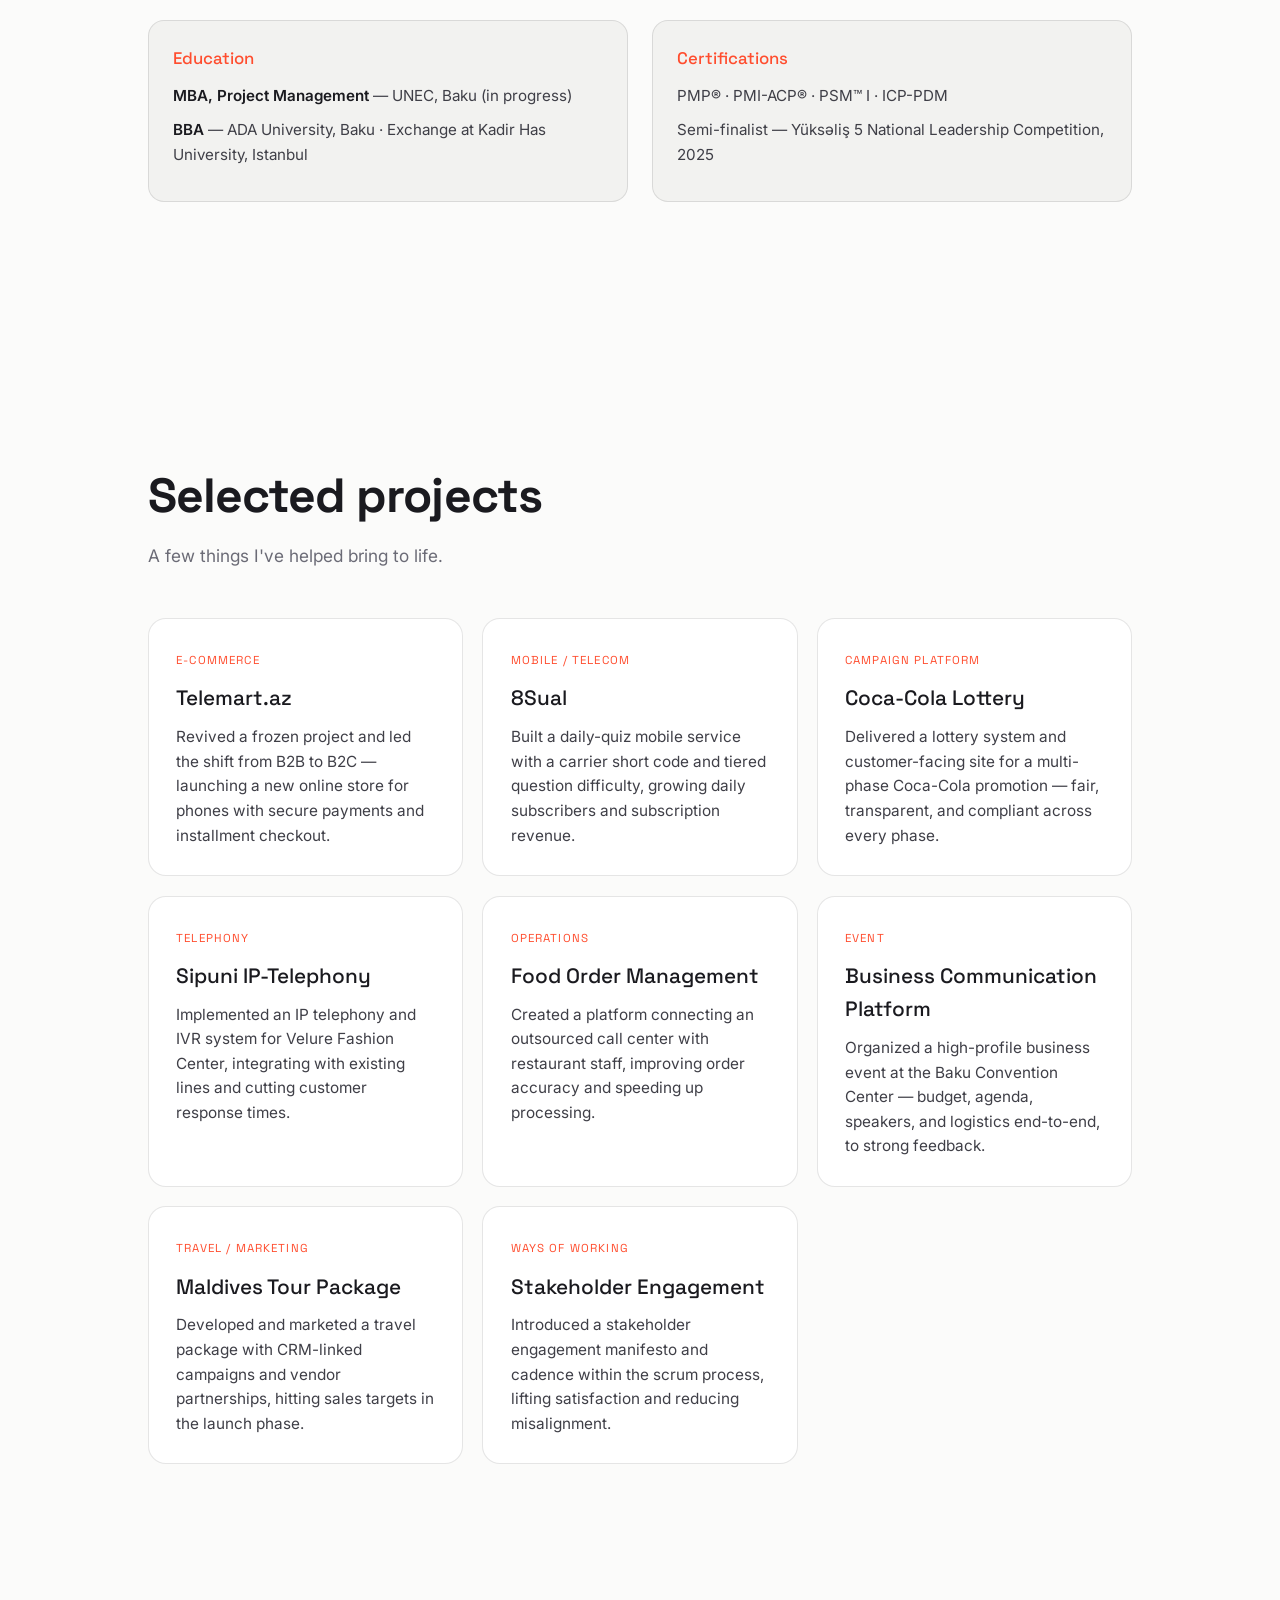
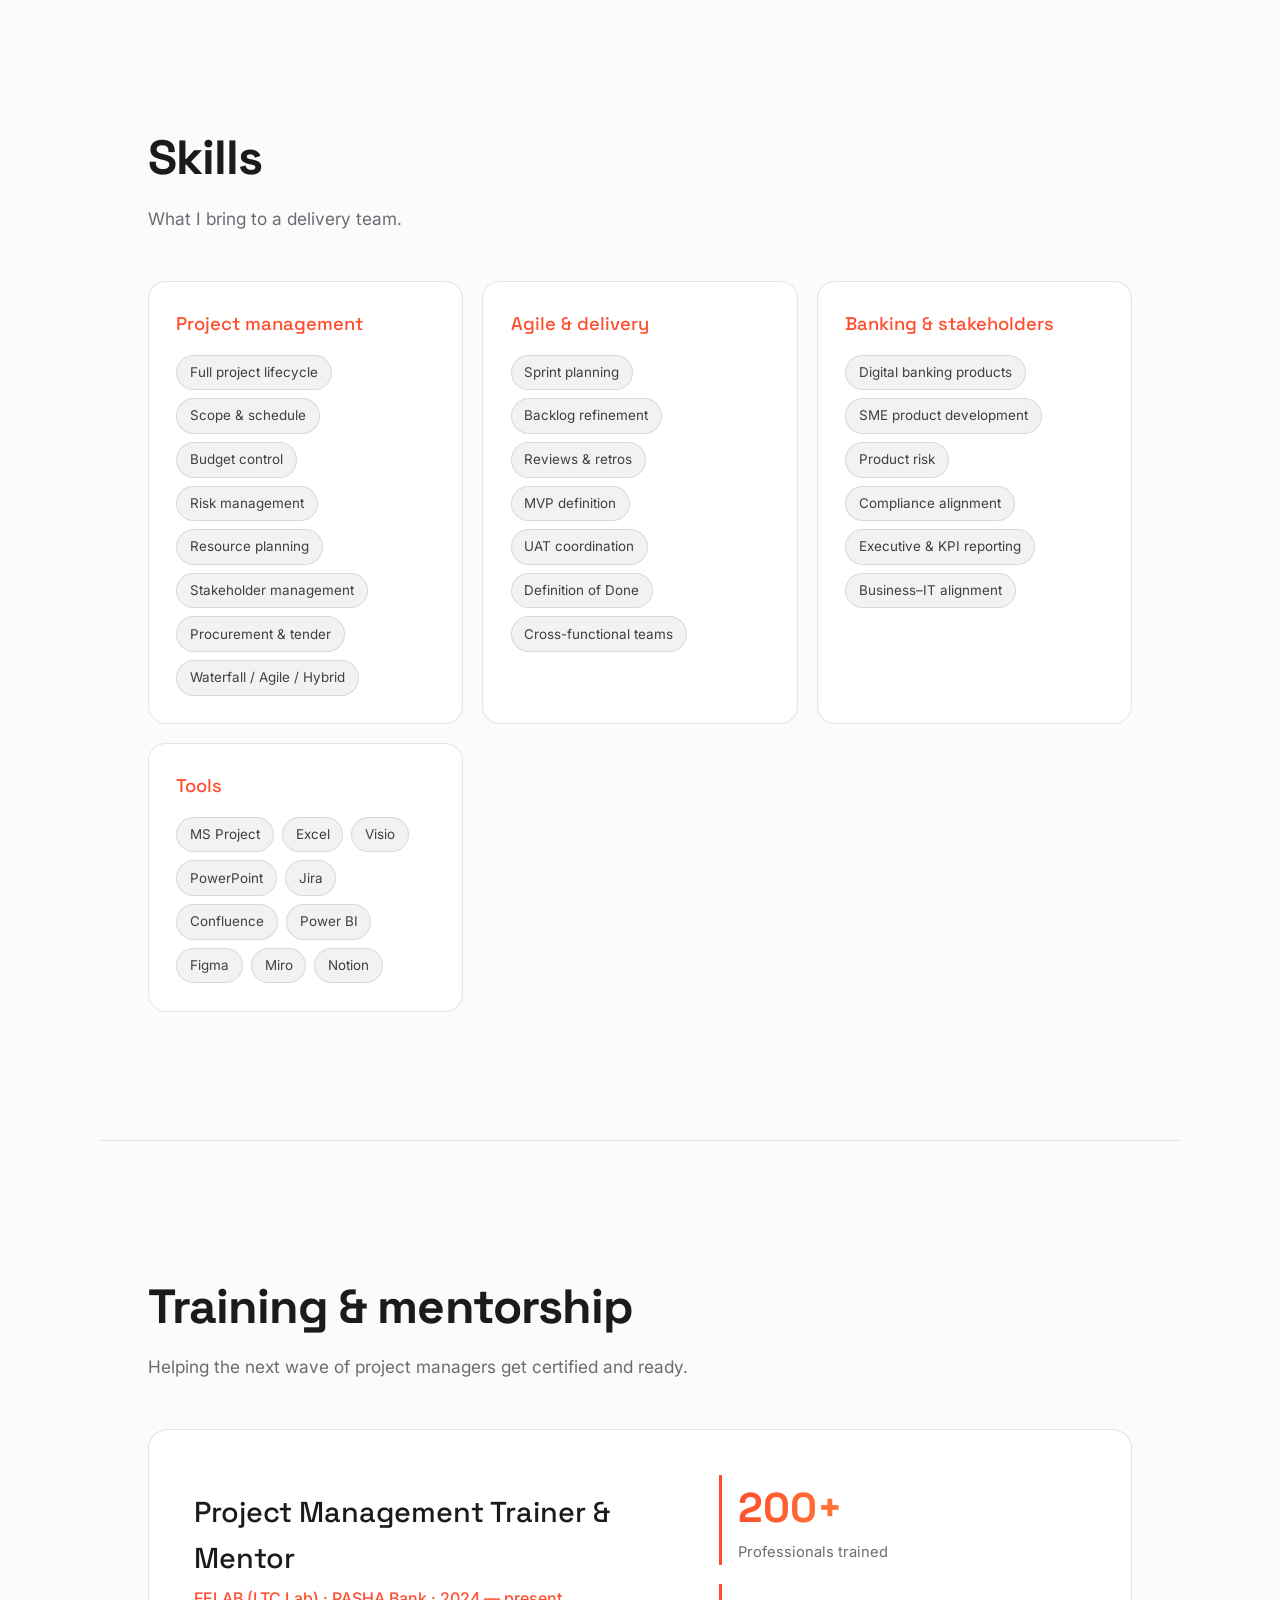
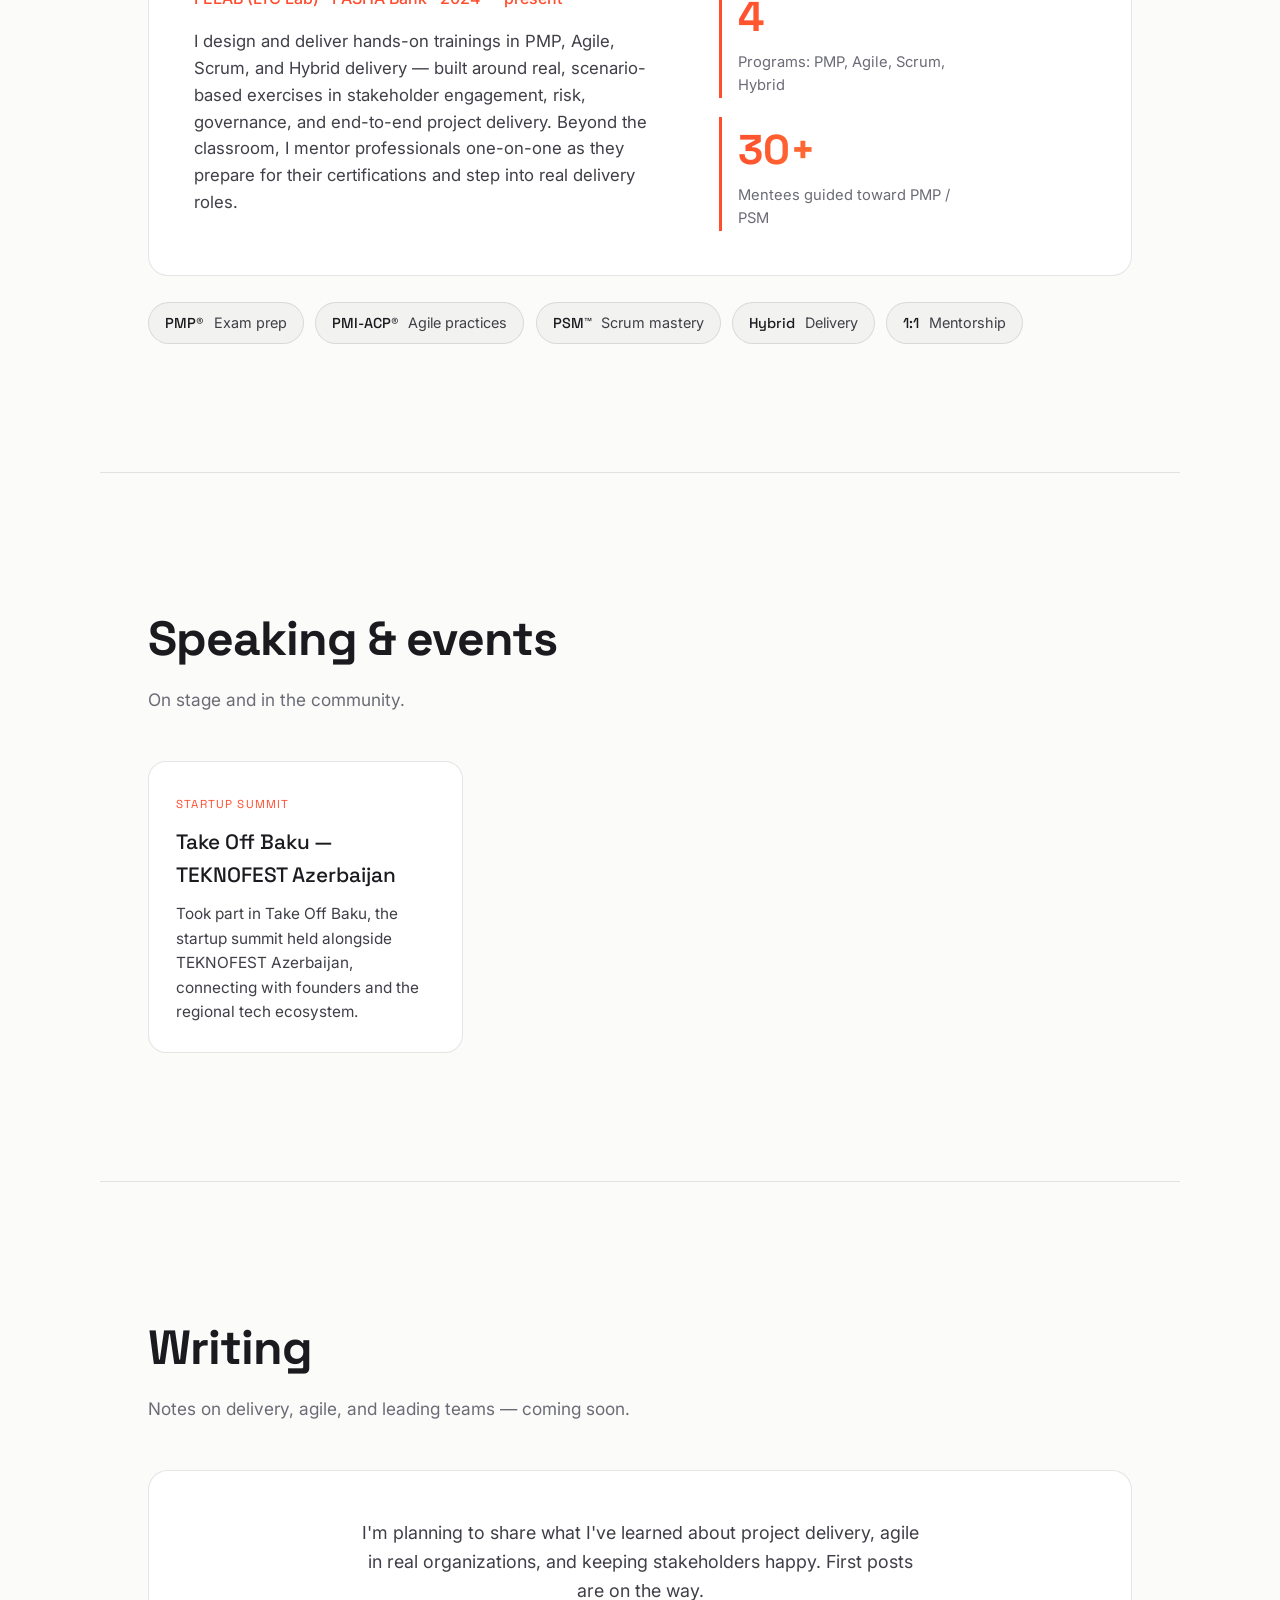
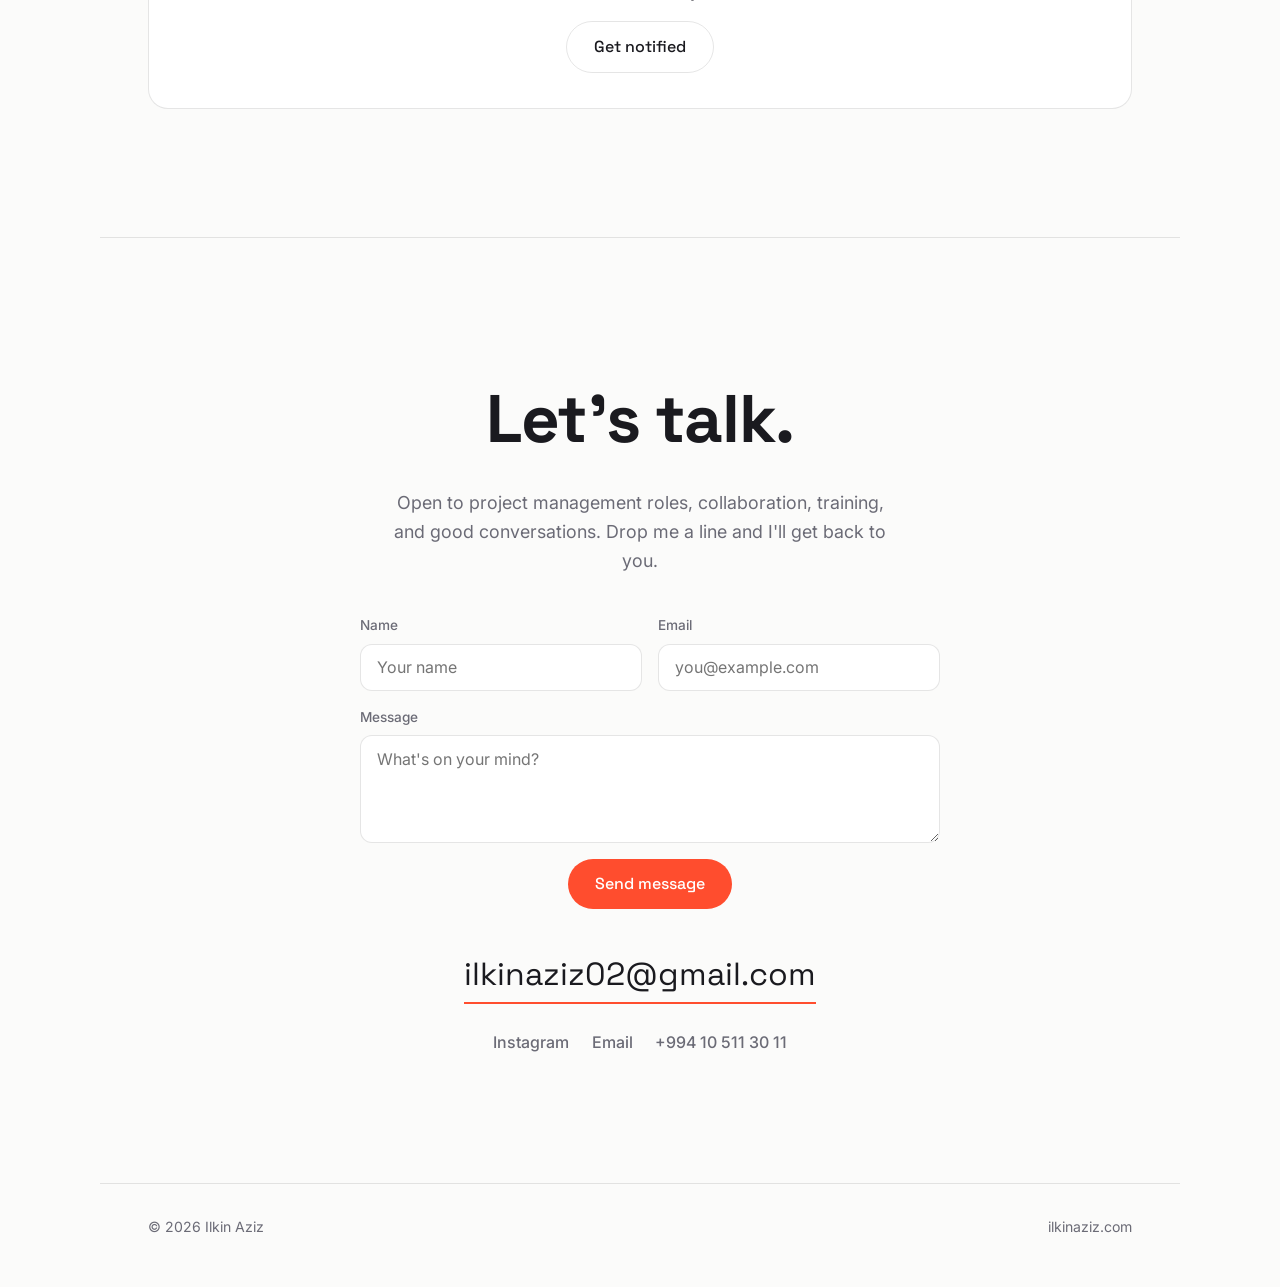
==== commit c9feb790: "Update index.html" ====
--- a/ilkinaziz-website/index.html
+++ b/ilkinaziz-website/index.html
@@ -180,6 +180,7 @@
           <a class="contact__email" id="emailLink" href="mailto:ilkinaziz02@gmail.com">ilkinaziz02@gmail.com</a>
           <div class="contact__socials">
             <a id="linkedinLink" href="#" target="_blank" rel="noopener">LinkedIn</a>
+            <a href="https://www.instagram.com/ilkinazizpm/" target="_blank" rel="noopener">Instagram</a>
             <a id="emailLink2" href="mailto:ilkinaziz02@gmail.com" data-i18n="contact.emaillink">Email</a>
             <a id="phoneLink" href="tel:+994105113011">+994 10 511 30 11</a>
           </div>
